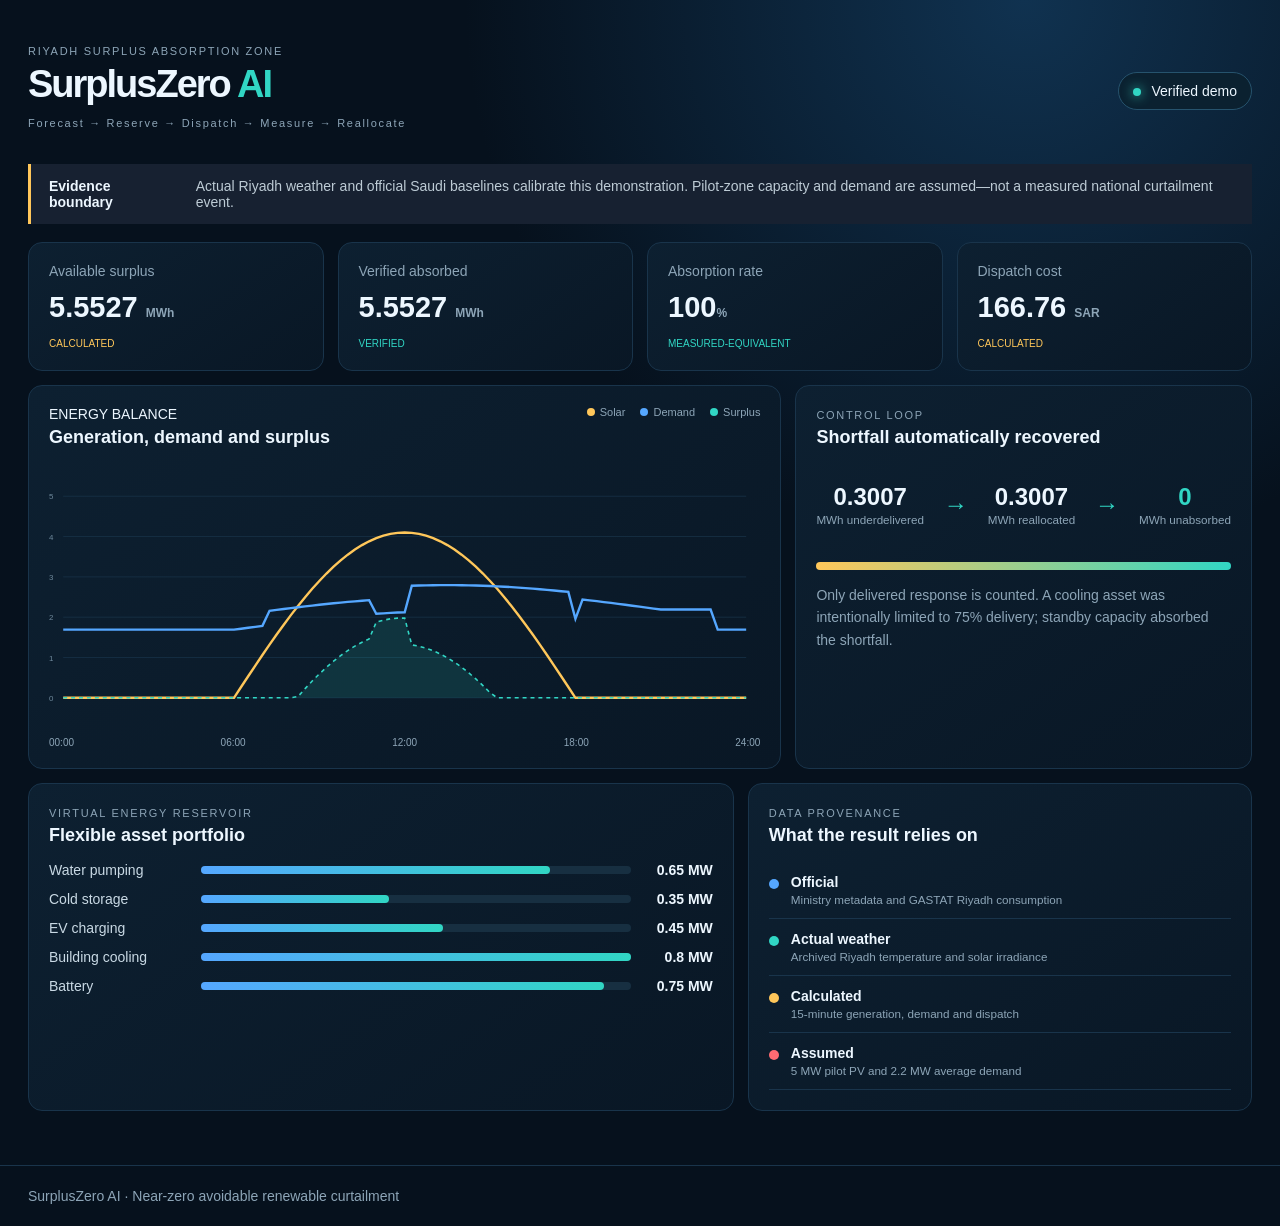
==== index.html @ 2eb07722 "fix: publish dashboard from repository root" ====
<!doctype html><html lang="en"><head><meta charset="utf-8"><meta name="viewport" content="width=device-width,initial-scale=1"><title>SurplusZero AI</title><link rel="stylesheet" href="styles.css"></head><body><header><div><span class="eyebrow">RIYADH SURPLUS ABSORPTION ZONE</span><h1>SurplusZero <b>AI</b></h1><p>Forecast → Reserve → Dispatch → Measure → Reallocate</p></div><div class="status"><i></i> Verified demo</div></header><main><section class="notice"><strong>Evidence boundary</strong><span>Actual Riyadh weather and official Saudi baselines calibrate this demonstration. Pilot-zone capacity and demand are assumed—not a measured national curtailment event.</span></section><section class="cards"><article><label>Available surplus</label><strong>5.5527 <small>MWh</small></strong><em>Calculated</em></article><article><label>Verified absorbed</label><strong>5.5527 <small>MWh</small></strong><em class="measured">Verified</em></article><article><label>Absorption rate</label><strong>100<small>%</small></strong><em class="measured">Measured-equivalent</em></article><article><label>Dispatch cost</label><strong>166.76 <small>SAR</small></strong><em>Calculated</em></article></section><section class="grid"><article class="panel chart"><div class="title"><div><span>ENERGY BALANCE</span><h2>Generation, demand and surplus</h2></div><div class="legend"><i class="solar"></i>Solar <i class="demand"></i>Demand <i class="surplus"></i>Surplus</div></div><svg id="chart" viewBox="0 0 900 320" role="img" aria-label="Energy balance chart"></svg><div class="axis"><span>00:00</span><span>06:00</span><span>12:00</span><span>18:00</span><span>24:00</span></div></article><article class="panel flow"><span>CONTROL LOOP</span><h2>Shortfall automatically recovered</h2><div class="flowline"><div><b>0.3007</b><small>MWh underdelivered</small></div><span>→</span><div><b>0.3007</b><small>MWh reallocated</small></div><span>→</span><div class="success"><b>0</b><small>MWh unabsorbed</small></div></div><div class="bar"><i></i></div><p>Only delivered response is counted. A cooling asset was intentionally limited to 75% delivery; standby capacity absorbed the shortfall.</p></article></section><section class="grid lower"><article class="panel"><span>VIRTUAL ENERGY RESERVOIR</span><h2>Flexible asset portfolio</h2><div id="assets"></div></article><article class="panel"><span>DATA PROVENANCE</span><h2>What the result relies on</h2><ul class="sources"><li><i class="official"></i><div><b>Official</b><small>Ministry metadata and GASTAT Riyadh consumption</small></div></li><li><i class="actual"></i><div><b>Actual weather</b><small>Archived Riyadh temperature and solar irradiance</small></div></li><li><i class="calculated"></i><div><b>Calculated</b><small>15-minute generation, demand and dispatch</small></div></li><li><i class="assumed"></i><div><b>Assumed</b><small>5 MW pilot PV and 2.2 MW average demand</small></div></li></ul></article></section></main><footer>SurplusZero AI · Near-zero avoidable renewable curtailment</footer><script src="app.js"></script></body></html>
---- styles.css ----
@import url('web/styles.css');
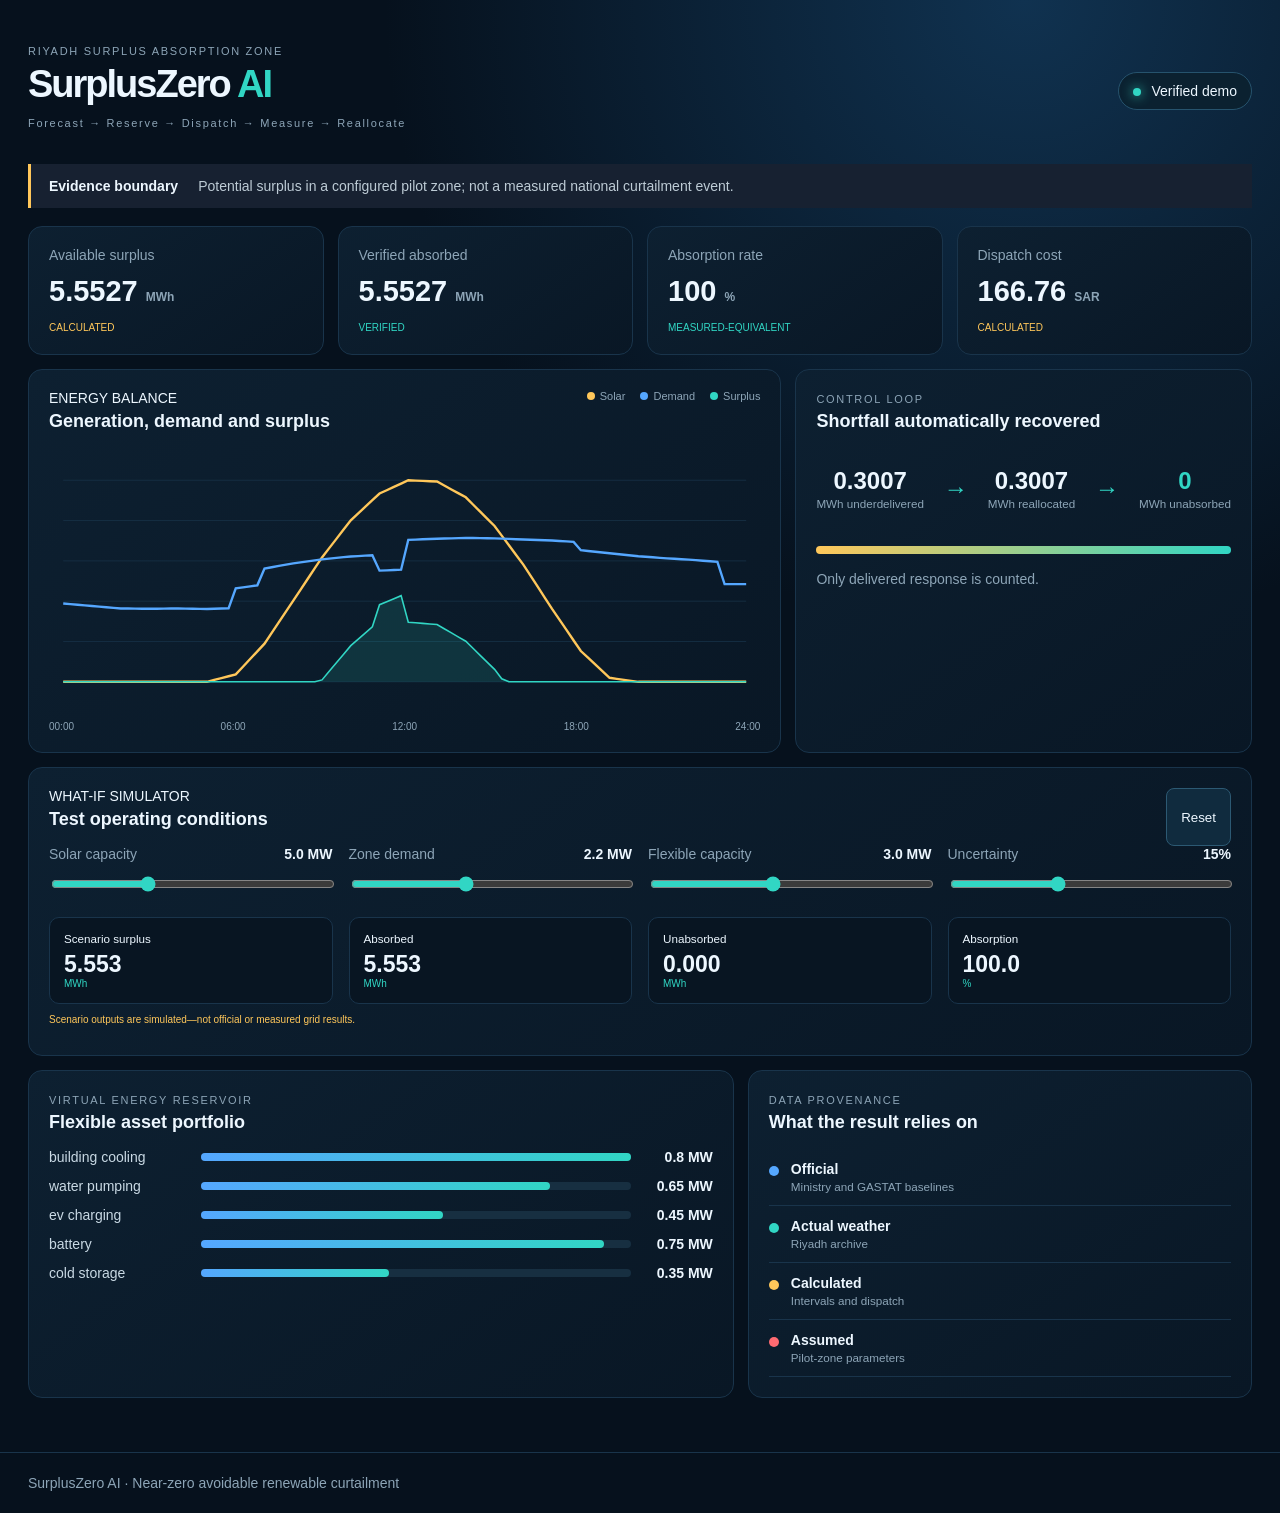
==== commit 8bc6b1d1: "feat: add interactive what-if simulator" ====
--- a/index.html
+++ b/index.html
@@ -1 +1,7 @@
-<!doctype html><html lang="en"><head><meta charset="utf-8"><meta name="viewport" content="width=device-width,initial-scale=1"><title>SurplusZero AI</title><link rel="stylesheet" href="styles.css"></head><body><header><div><span class="eyebrow">RIYADH SURPLUS ABSORPTION ZONE</span><h1>SurplusZero <b>AI</b></h1><p>Forecast → Reserve → Dispatch → Measure → Reallocate</p></div><div class="status"><i></i> Verified demo</div></header><main><section class="notice"><strong>Evidence boundary</strong><span>Actual Riyadh weather and official Saudi baselines calibrate this demonstration. Pilot-zone capacity and demand are assumed—not a measured national curtailment event.</span></section><section class="cards"><article><label>Available surplus</label><strong>5.5527 <small>MWh</small></strong><em>Calculated</em></article><article><label>Verified absorbed</label><strong>5.5527 <small>MWh</small></strong><em class="measured">Verified</em></article><article><label>Absorption rate</label><strong>100<small>%</small></strong><em class="measured">Measured-equivalent</em></article><article><label>Dispatch cost</label><strong>166.76 <small>SAR</small></strong><em>Calculated</em></article></section><section class="grid"><article class="panel chart"><div class="title"><div><span>ENERGY BALANCE</span><h2>Generation, demand and surplus</h2></div><div class="legend"><i class="solar"></i>Solar <i class="demand"></i>Demand <i class="surplus"></i>Surplus</div></div><svg id="chart" viewBox="0 0 900 320" role="img" aria-label="Energy balance chart"></svg><div class="axis"><span>00:00</span><span>06:00</span><span>12:00</span><span>18:00</span><span>24:00</span></div></article><article class="panel flow"><span>CONTROL LOOP</span><h2>Shortfall automatically recovered</h2><div class="flowline"><div><b>0.3007</b><small>MWh underdelivered</small></div><span>→</span><div><b>0.3007</b><small>MWh reallocated</small></div><span>→</span><div class="success"><b>0</b><small>MWh unabsorbed</small></div></div><div class="bar"><i></i></div><p>Only delivered response is counted. A cooling asset was intentionally limited to 75% delivery; standby capacity absorbed the shortfall.</p></article></section><section class="grid lower"><article class="panel"><span>VIRTUAL ENERGY RESERVOIR</span><h2>Flexible asset portfolio</h2><div id="assets"></div></article><article class="panel"><span>DATA PROVENANCE</span><h2>What the result relies on</h2><ul class="sources"><li><i class="official"></i><div><b>Official</b><small>Ministry metadata and GASTAT Riyadh consumption</small></div></li><li><i class="actual"></i><div><b>Actual weather</b><small>Archived Riyadh temperature and solar irradiance</small></div></li><li><i class="calculated"></i><div><b>Calculated</b><small>15-minute generation, demand and dispatch</small></div></li><li><i class="assumed"></i><div><b>Assumed</b><small>5 MW pilot PV and 2.2 MW average demand</small></div></li></ul></article></section></main><footer>SurplusZero AI · Near-zero avoidable renewable curtailment</footer><script src="app.js"></script></body></html>
+<!doctype html><html lang="en"><head><meta charset="utf-8"><meta name="viewport" content="width=device-width,initial-scale=1"><title>SurplusZero AI</title><link rel="stylesheet" href="styles.css"><link rel="stylesheet" href="simulator.css"></head><body>
+<header><div><span class="eyebrow">RIYADH SURPLUS ABSORPTION ZONE</span><h1>SurplusZero <b>AI</b></h1><p>Forecast → Reserve → Dispatch → Measure → Reallocate</p></div><div class="status"><i></i> Verified demo</div></header><main>
+<section class="notice"><strong>Evidence boundary</strong><span>Loading traceable pipeline data…</span></section>
+<section class="cards"><article><label>Available surplus</label><strong>— <small>MWh</small></strong><em>Calculated</em></article><article><label>Verified absorbed</label><strong>— <small>MWh</small></strong><em class="measured">Verified</em></article><article><label>Absorption rate</label><strong>— <small>%</small></strong><em class="measured">Measured-equivalent</em></article><article><label>Dispatch cost</label><strong>— <small>SAR</small></strong><em>Calculated</em></article></section>
+<section class="grid"><article class="panel chart"><div class="title"><div><span>ENERGY BALANCE</span><h2>Generation, demand and surplus</h2></div><div class="legend"><i class="solar"></i>Solar <i class="demand"></i>Demand <i class="surplus"></i>Surplus</div></div><svg id="chart" viewBox="0 0 900 320"></svg><div class="axis"><span>00:00</span><span>06:00</span><span>12:00</span><span>18:00</span><span>24:00</span></div></article><article class="panel flow"><span>CONTROL LOOP</span><h2>Shortfall automatically recovered</h2><div class="flowline"><div><b>0.3007</b><small>MWh underdelivered</small></div><span>→</span><div><b>0.3007</b><small>MWh reallocated</small></div><span>→</span><div class="success"><b>0</b><small>MWh unabsorbed</small></div></div><div class="bar"><i></i></div><p>Only delivered response is counted.</p></article></section>
+<section class="panel simulator"><div class="title"><div><span>WHAT-IF SIMULATOR</span><h2>Test operating conditions</h2></div><button id="reset">Reset</button></div><div class="controls"><label>Solar capacity <b id="sv"></b><input id="solarScale" type="range" min="50" max="200" value="100"></label><label>Zone demand <b id="dv"></b><input id="demandScale" type="range" min="50" max="175" value="100"></label><label>Flexible capacity <b id="fv"></b><input id="flexScale" type="range" min="25" max="200" value="100"></label><label>Uncertainty <b id="uv"></b><input id="uncertainty" type="range" min="0" max="40" value="15"></label></div><div class="scenario-results"><div><small>Scenario surplus</small><b id="ss">—</b><span>MWh</span></div><div><small>Absorbed</small><b id="sa">—</b><span>MWh</span></div><div><small>Unabsorbed</small><b id="su">—</b><span>MWh</span></div><div><small>Absorption</small><b id="sr">—</b><span>%</span></div></div><p class="scenario-note">Scenario outputs are simulated—not official or measured grid results.</p></section>
+<section class="grid lower"><article class="panel"><span>VIRTUAL ENERGY RESERVOIR</span><h2>Flexible asset portfolio</h2><div id="assets"></div></article><article class="panel"><span>DATA PROVENANCE</span><h2>What the result relies on</h2><ul class="sources"><li><i class="official"></i><div><b>Official</b><small>Ministry and GASTAT baselines</small></div></li><li><i class="actual"></i><div><b>Actual weather</b><small>Riyadh archive</small></div></li><li><i class="calculated"></i><div><b>Calculated</b><small>Intervals and dispatch</small></div></li><li><i class="assumed"></i><div><b>Assumed</b><small>Pilot-zone parameters</small></div></li></ul></article></section></main><footer>SurplusZero AI · Near-zero avoidable renewable curtailment</footer><script src="app.js"></script></body></html>
--- a/simulator.css
+++ b/simulator.css
@@ -0,0 +1 @@
+.simulator{margin-bottom:14px}.simulator button{background:#102b3e;border:1px solid #2c5973;color:var(--text);padding:9px 14px;border-radius:8px}.controls,.scenario-results{display:grid;grid-template-columns:repeat(4,1fr);gap:16px}.controls label{color:var(--muted)}.controls b{float:right;color:var(--text)}input{width:100%;margin-top:14px;accent-color:var(--cyan)}.scenario-results{margin-top:22px}.scenario-results div{padding:14px;background:#081522;border:1px solid var(--line);border-radius:10px}.scenario-results small,.scenario-results b,.scenario-results span{display:block}.scenario-results b{font-size:23px;margin-top:6px}.scenario-results span,.scenario-note{font-size:10px;color:var(--cyan)}.scenario-note{color:var(--gold)}@media(max-width:850px){.controls,.scenario-results{grid-template-columns:1fr 1fr}}
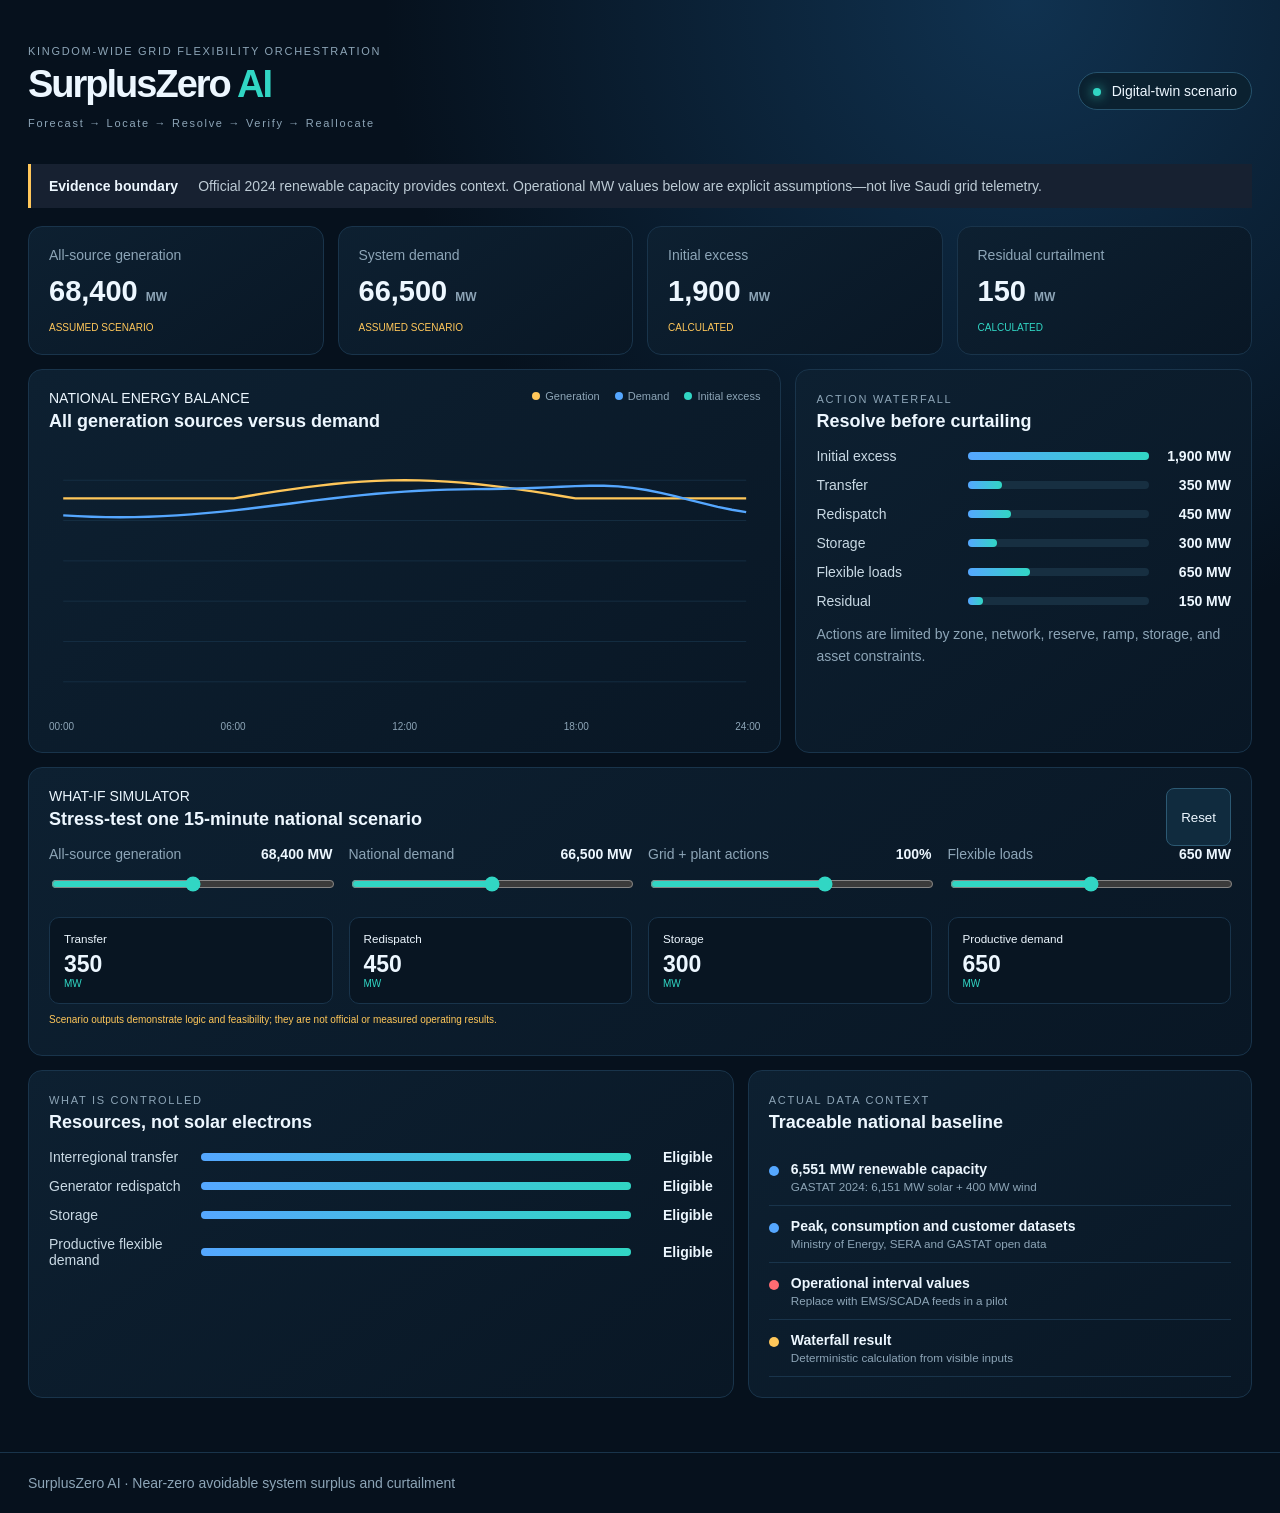
==== commit e8dde221: "Expand SurplusZero to national all-source grid balancing" ====
--- a/index.html
+++ b/index.html
@@ -1,7 +1,9 @@
-<!doctype html><html lang="en"><head><meta charset="utf-8"><meta name="viewport" content="width=device-width,initial-scale=1"><title>SurplusZero AI</title><link rel="stylesheet" href="styles.css"><link rel="stylesheet" href="simulator.css"></head><body>
-<header><div><span class="eyebrow">RIYADH SURPLUS ABSORPTION ZONE</span><h1>SurplusZero <b>AI</b></h1><p>Forecast → Reserve → Dispatch → Measure → Reallocate</p></div><div class="status"><i></i> Verified demo</div></header><main>
-<section class="notice"><strong>Evidence boundary</strong><span>Loading traceable pipeline data…</span></section>
-<section class="cards"><article><label>Available surplus</label><strong>— <small>MWh</small></strong><em>Calculated</em></article><article><label>Verified absorbed</label><strong>— <small>MWh</small></strong><em class="measured">Verified</em></article><article><label>Absorption rate</label><strong>— <small>%</small></strong><em class="measured">Measured-equivalent</em></article><article><label>Dispatch cost</label><strong>— <small>SAR</small></strong><em>Calculated</em></article></section>
-<section class="grid"><article class="panel chart"><div class="title"><div><span>ENERGY BALANCE</span><h2>Generation, demand and surplus</h2></div><div class="legend"><i class="solar"></i>Solar <i class="demand"></i>Demand <i class="surplus"></i>Surplus</div></div><svg id="chart" viewBox="0 0 900 320"></svg><div class="axis"><span>00:00</span><span>06:00</span><span>12:00</span><span>18:00</span><span>24:00</span></div></article><article class="panel flow"><span>CONTROL LOOP</span><h2>Shortfall automatically recovered</h2><div class="flowline"><div><b>0.3007</b><small>MWh underdelivered</small></div><span>→</span><div><b>0.3007</b><small>MWh reallocated</small></div><span>→</span><div class="success"><b>0</b><small>MWh unabsorbed</small></div></div><div class="bar"><i></i></div><p>Only delivered response is counted.</p></article></section>
-<section class="panel simulator"><div class="title"><div><span>WHAT-IF SIMULATOR</span><h2>Test operating conditions</h2></div><button id="reset">Reset</button></div><div class="controls"><label>Solar capacity <b id="sv"></b><input id="solarScale" type="range" min="50" max="200" value="100"></label><label>Zone demand <b id="dv"></b><input id="demandScale" type="range" min="50" max="175" value="100"></label><label>Flexible capacity <b id="fv"></b><input id="flexScale" type="range" min="25" max="200" value="100"></label><label>Uncertainty <b id="uv"></b><input id="uncertainty" type="range" min="0" max="40" value="15"></label></div><div class="scenario-results"><div><small>Scenario surplus</small><b id="ss">—</b><span>MWh</span></div><div><small>Absorbed</small><b id="sa">—</b><span>MWh</span></div><div><small>Unabsorbed</small><b id="su">—</b><span>MWh</span></div><div><small>Absorption</small><b id="sr">—</b><span>%</span></div></div><p class="scenario-note">Scenario outputs are simulated—not official or measured grid results.</p></section>
-<section class="grid lower"><article class="panel"><span>VIRTUAL ENERGY RESERVOIR</span><h2>Flexible asset portfolio</h2><div id="assets"></div></article><article class="panel"><span>DATA PROVENANCE</span><h2>What the result relies on</h2><ul class="sources"><li><i class="official"></i><div><b>Official</b><small>Ministry and GASTAT baselines</small></div></li><li><i class="actual"></i><div><b>Actual weather</b><small>Riyadh archive</small></div></li><li><i class="calculated"></i><div><b>Calculated</b><small>Intervals and dispatch</small></div></li><li><i class="assumed"></i><div><b>Assumed</b><small>Pilot-zone parameters</small></div></li></ul></article></section></main><footer>SurplusZero AI · Near-zero avoidable renewable curtailment</footer><script src="app.js"></script></body></html>
+<!doctype html>
+<html lang="en"><head><meta charset="utf-8"><meta name="viewport" content="width=device-width,initial-scale=1"><title>SurplusZero AI — Kingdom Grid Simulator</title><link rel="stylesheet" href="styles.css"><link rel="stylesheet" href="simulator.css"></head><body>
+<header><div><span class="eyebrow">KINGDOM-WIDE GRID FLEXIBILITY ORCHESTRATION</span><h1>SurplusZero <b>AI</b></h1><p>Forecast → Locate → Resolve → Verify → Reallocate</p></div><div class="status"><i></i> Digital-twin scenario</div></header><main>
+<section class="notice"><strong>Evidence boundary</strong><span>Official 2024 renewable capacity provides context. Operational MW values below are explicit assumptions—not live Saudi grid telemetry.</span></section>
+<section class="cards"><article><label>All-source generation</label><strong id="generation">— <small>MW</small></strong><em>Assumed scenario</em></article><article><label>System demand</label><strong id="demand">— <small>MW</small></strong><em>Assumed scenario</em></article><article><label>Initial excess</label><strong id="excess">— <small>MW</small></strong><em>Calculated</em></article><article><label>Residual curtailment</label><strong id="residual">— <small>MW</small></strong><em class="measured">Calculated</em></article></section>
+<section class="grid"><article class="panel chart"><div class="title"><div><span>NATIONAL ENERGY BALANCE</span><h2>All generation sources versus demand</h2></div><div class="legend"><i class="solar"></i>Generation <i class="demand"></i>Demand <i class="surplus"></i>Initial excess</div></div><svg id="chart" viewBox="0 0 900 320"></svg><div class="axis"><span>00:00</span><span>06:00</span><span>12:00</span><span>18:00</span><span>24:00</span></div></article><article class="panel flow"><span>ACTION WATERFALL</span><h2>Resolve before curtailing</h2><div id="waterfall"></div><p>Actions are limited by zone, network, reserve, ramp, storage, and asset constraints.</p></article></section>
+<section class="panel simulator"><div class="title"><div><span>WHAT-IF SIMULATOR</span><h2>Stress-test one 15-minute national scenario</h2></div><button id="reset">Reset</button></div><div class="controls"><label>All-source generation <b id="gv"></b><input id="generationScale" type="range" min="92" max="108" value="100"></label><label>National demand <b id="dv"></b><input id="demandScale" type="range" min="92" max="108" value="100"></label><label>Grid + plant actions <b id="av"></b><input id="actionScale" type="range" min="0" max="160" value="100"></label><label>Flexible loads <b id="fv"></b><input id="flexScale" type="range" min="0" max="200" value="100"></label></div><div class="scenario-results"><div><small>Transfer</small><b id="transfer">—</b><span>MW</span></div><div><small>Redispatch</small><b id="redispatch">—</b><span>MW</span></div><div><small>Storage</small><b id="storage">—</b><span>MW</span></div><div><small>Productive demand</small><b id="flex">—</b><span>MW</span></div></div><p class="scenario-note">Scenario outputs demonstrate logic and feasibility; they are not official or measured operating results.</p></section>
+<section class="grid lower"><article class="panel"><span>WHAT IS CONTROLLED</span><h2>Resources, not solar electrons</h2><div id="assets"></div></article><article class="panel"><span>ACTUAL DATA CONTEXT</span><h2>Traceable national baseline</h2><ul class="sources"><li><i class="official"></i><div><b>6,551 MW renewable capacity</b><small>GASTAT 2024: 6,151 MW solar + 400 MW wind</small></div></li><li><i class="official"></i><div><b>Peak, consumption and customer datasets</b><small>Ministry of Energy, SERA and GASTAT open data</small></div></li><li><i class="assumed"></i><div><b>Operational interval values</b><small>Replace with EMS/SCADA feeds in a pilot</small></div></li><li><i class="calculated"></i><div><b>Waterfall result</b><small>Deterministic calculation from visible inputs</small></div></li></ul></article></section>
+</main><footer>SurplusZero AI · Near-zero avoidable system surplus and curtailment</footer><script src="app.js"></script></body></html>
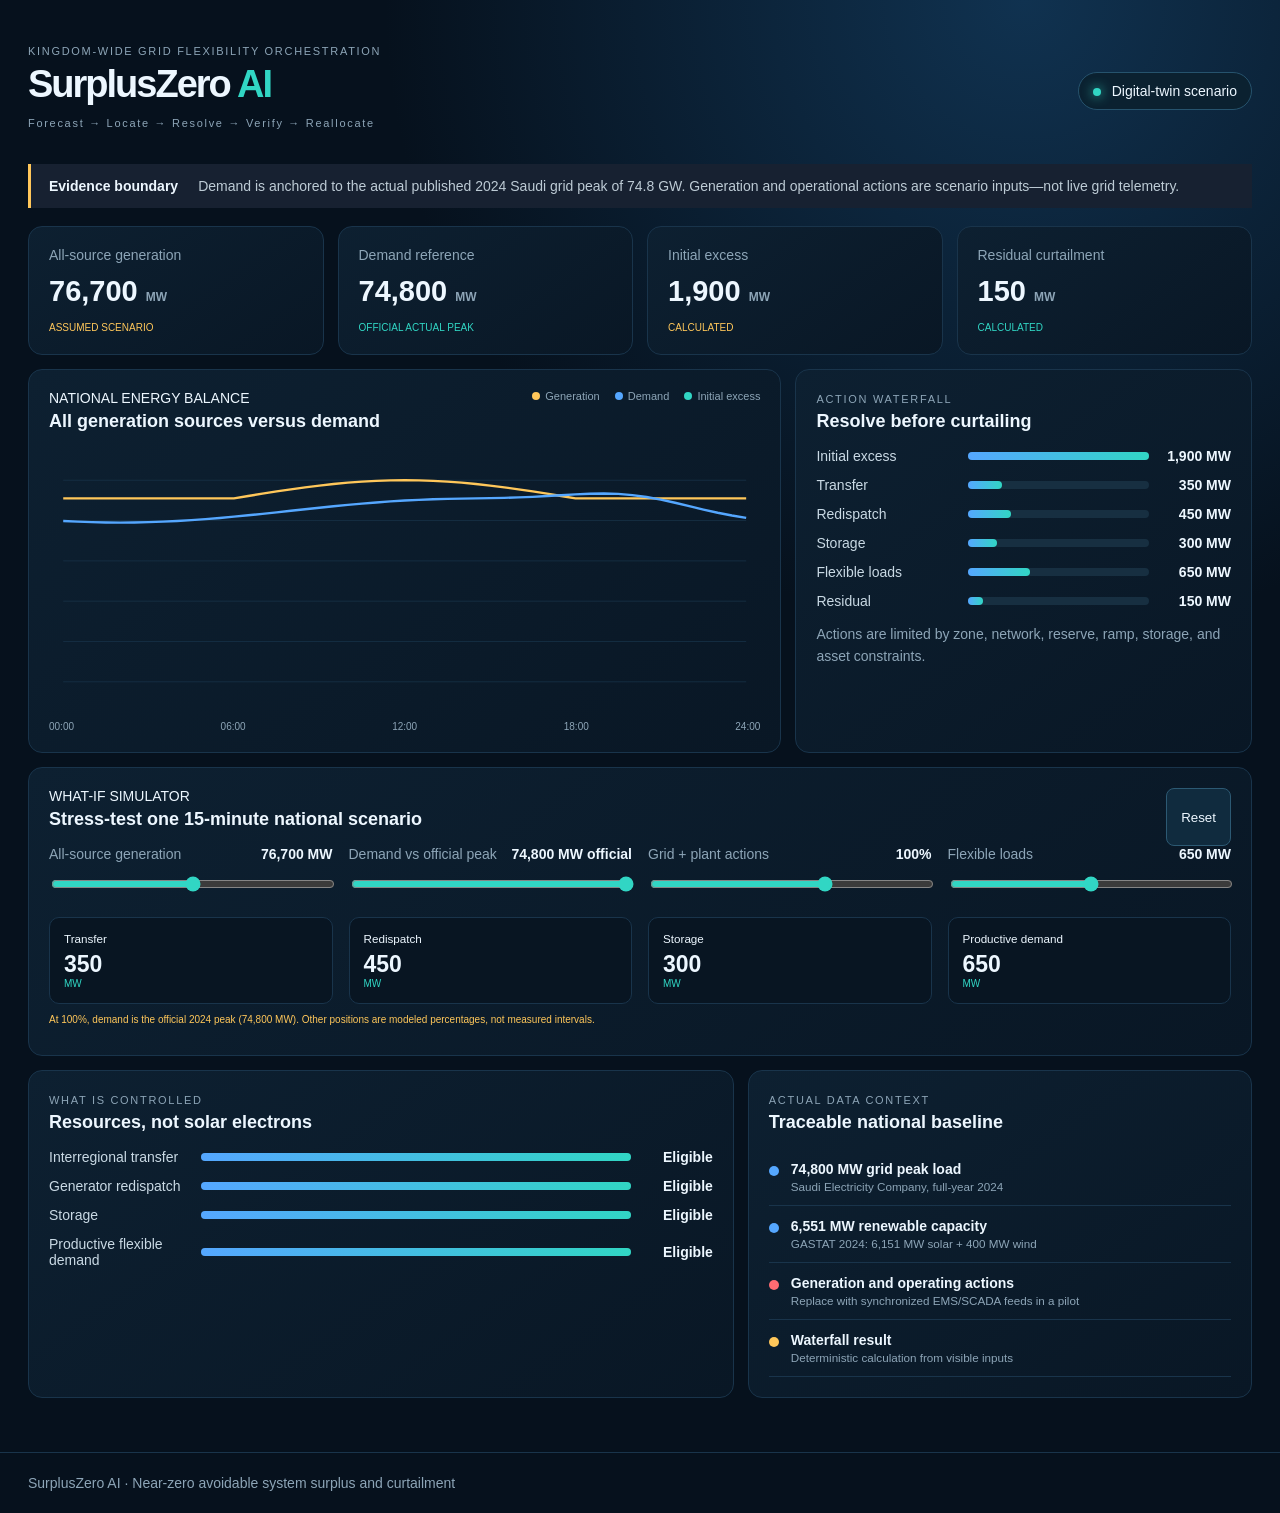
==== commit 161f47cf: "Anchor system demand to official 2024 peak load" ====
--- a/index.html
+++ b/index.html
@@ -1,9 +1,9 @@
 <!doctype html>
 <html lang="en"><head><meta charset="utf-8"><meta name="viewport" content="width=device-width,initial-scale=1"><title>SurplusZero AI — Kingdom Grid Simulator</title><link rel="stylesheet" href="styles.css"><link rel="stylesheet" href="simulator.css"></head><body>
 <header><div><span class="eyebrow">KINGDOM-WIDE GRID FLEXIBILITY ORCHESTRATION</span><h1>SurplusZero <b>AI</b></h1><p>Forecast → Locate → Resolve → Verify → Reallocate</p></div><div class="status"><i></i> Digital-twin scenario</div></header><main>
-<section class="notice"><strong>Evidence boundary</strong><span>Official 2024 renewable capacity provides context. Operational MW values below are explicit assumptions—not live Saudi grid telemetry.</span></section>
-<section class="cards"><article><label>All-source generation</label><strong id="generation">— <small>MW</small></strong><em>Assumed scenario</em></article><article><label>System demand</label><strong id="demand">— <small>MW</small></strong><em>Assumed scenario</em></article><article><label>Initial excess</label><strong id="excess">— <small>MW</small></strong><em>Calculated</em></article><article><label>Residual curtailment</label><strong id="residual">— <small>MW</small></strong><em class="measured">Calculated</em></article></section>
+<section class="notice"><strong>Evidence boundary</strong><span>Demand is anchored to the actual published 2024 Saudi grid peak of 74.8 GW. Generation and operational actions are scenario inputs—not live grid telemetry.</span></section>
+<section class="cards"><article><label>All-source generation</label><strong id="generation">— <small>MW</small></strong><em>Assumed scenario</em></article><article><label>Demand reference</label><strong id="demand">— <small>MW</small></strong><em id="demandProvenance" class="measured">Official actual peak</em></article><article><label>Initial excess</label><strong id="excess">— <small>MW</small></strong><em>Calculated</em></article><article><label>Residual curtailment</label><strong id="residual">— <small>MW</small></strong><em class="measured">Calculated</em></article></section>
 <section class="grid"><article class="panel chart"><div class="title"><div><span>NATIONAL ENERGY BALANCE</span><h2>All generation sources versus demand</h2></div><div class="legend"><i class="solar"></i>Generation <i class="demand"></i>Demand <i class="surplus"></i>Initial excess</div></div><svg id="chart" viewBox="0 0 900 320"></svg><div class="axis"><span>00:00</span><span>06:00</span><span>12:00</span><span>18:00</span><span>24:00</span></div></article><article class="panel flow"><span>ACTION WATERFALL</span><h2>Resolve before curtailing</h2><div id="waterfall"></div><p>Actions are limited by zone, network, reserve, ramp, storage, and asset constraints.</p></article></section>
-<section class="panel simulator"><div class="title"><div><span>WHAT-IF SIMULATOR</span><h2>Stress-test one 15-minute national scenario</h2></div><button id="reset">Reset</button></div><div class="controls"><label>All-source generation <b id="gv"></b><input id="generationScale" type="range" min="92" max="108" value="100"></label><label>National demand <b id="dv"></b><input id="demandScale" type="range" min="92" max="108" value="100"></label><label>Grid + plant actions <b id="av"></b><input id="actionScale" type="range" min="0" max="160" value="100"></label><label>Flexible loads <b id="fv"></b><input id="flexScale" type="range" min="0" max="200" value="100"></label></div><div class="scenario-results"><div><small>Transfer</small><b id="transfer">—</b><span>MW</span></div><div><small>Redispatch</small><b id="redispatch">—</b><span>MW</span></div><div><small>Storage</small><b id="storage">—</b><span>MW</span></div><div><small>Productive demand</small><b id="flex">—</b><span>MW</span></div></div><p class="scenario-note">Scenario outputs demonstrate logic and feasibility; they are not official or measured operating results.</p></section>
-<section class="grid lower"><article class="panel"><span>WHAT IS CONTROLLED</span><h2>Resources, not solar electrons</h2><div id="assets"></div></article><article class="panel"><span>ACTUAL DATA CONTEXT</span><h2>Traceable national baseline</h2><ul class="sources"><li><i class="official"></i><div><b>6,551 MW renewable capacity</b><small>GASTAT 2024: 6,151 MW solar + 400 MW wind</small></div></li><li><i class="official"></i><div><b>Peak, consumption and customer datasets</b><small>Ministry of Energy, SERA and GASTAT open data</small></div></li><li><i class="assumed"></i><div><b>Operational interval values</b><small>Replace with EMS/SCADA feeds in a pilot</small></div></li><li><i class="calculated"></i><div><b>Waterfall result</b><small>Deterministic calculation from visible inputs</small></div></li></ul></article></section>
+<section class="panel simulator"><div class="title"><div><span>WHAT-IF SIMULATOR</span><h2>Stress-test one 15-minute national scenario</h2></div><button id="reset">Reset</button></div><div class="controls"><label>All-source generation <b id="gv"></b><input id="generationScale" type="range" min="92" max="108" value="100"></label><label>Demand vs official peak <b id="dv"></b><input id="demandScale" type="range" min="70" max="100" value="100"></label><label>Grid + plant actions <b id="av"></b><input id="actionScale" type="range" min="0" max="160" value="100"></label><label>Flexible loads <b id="fv"></b><input id="flexScale" type="range" min="0" max="200" value="100"></label></div><div class="scenario-results"><div><small>Transfer</small><b id="transfer">—</b><span>MW</span></div><div><small>Redispatch</small><b id="redispatch">—</b><span>MW</span></div><div><small>Storage</small><b id="storage">—</b><span>MW</span></div><div><small>Productive demand</small><b id="flex">—</b><span>MW</span></div></div><p class="scenario-note">At 100%, demand is the official 2024 peak (74,800 MW). Other positions are modeled percentages, not measured intervals.</p></section>
+<section class="grid lower"><article class="panel"><span>WHAT IS CONTROLLED</span><h2>Resources, not solar electrons</h2><div id="assets"></div></article><article class="panel"><span>ACTUAL DATA CONTEXT</span><h2>Traceable national baseline</h2><ul class="sources"><li><i class="official"></i><div><b>74,800 MW grid peak load</b><small>Saudi Electricity Company, full-year 2024</small></div></li><li><i class="official"></i><div><b>6,551 MW renewable capacity</b><small>GASTAT 2024: 6,151 MW solar + 400 MW wind</small></div></li><li><i class="assumed"></i><div><b>Generation and operating actions</b><small>Replace with synchronized EMS/SCADA feeds in a pilot</small></div></li><li><i class="calculated"></i><div><b>Waterfall result</b><small>Deterministic calculation from visible inputs</small></div></li></ul></article></section>
 </main><footer>SurplusZero AI · Near-zero avoidable system surplus and curtailment</footer><script src="app.js"></script></body></html>
